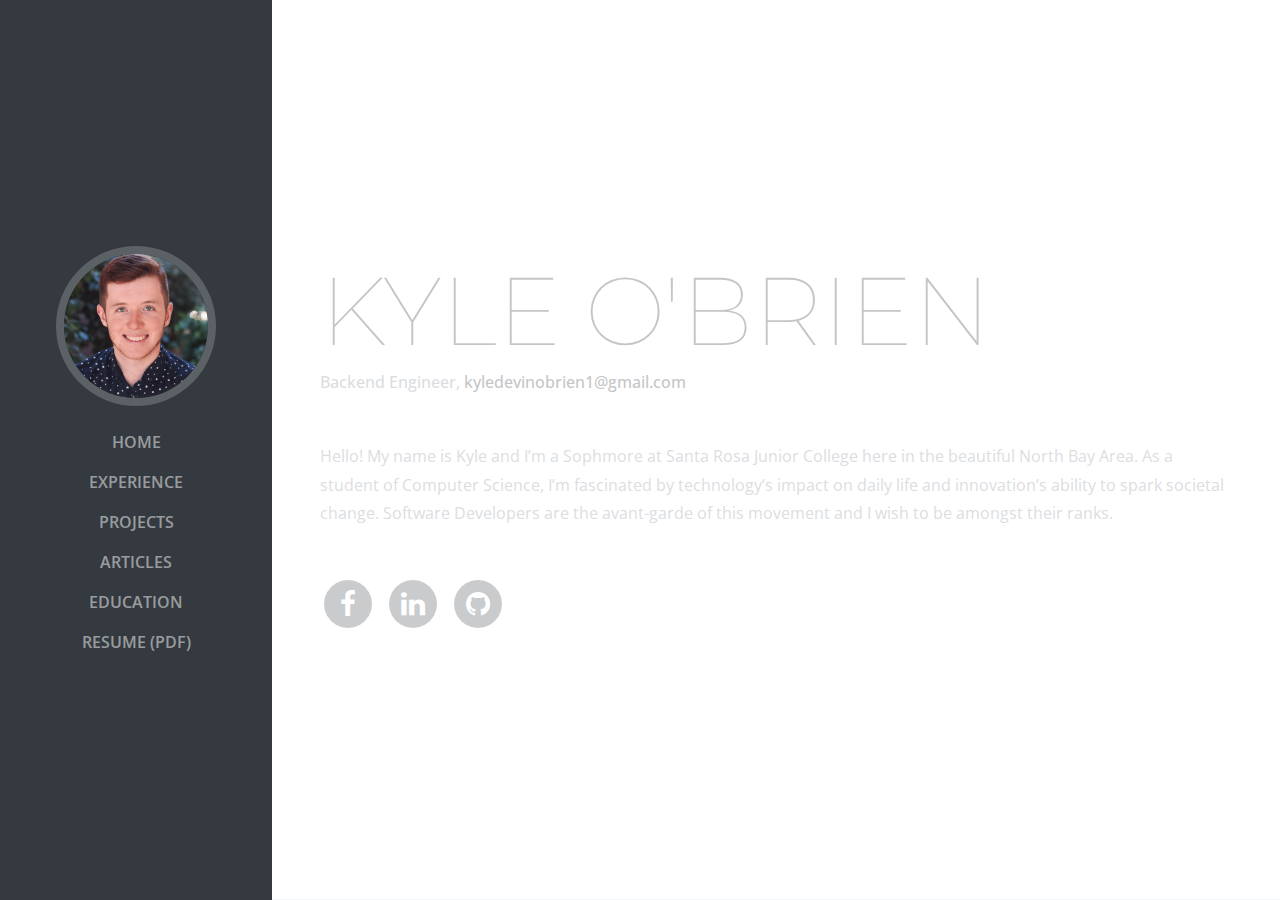
==== index.html @ 53a6b8b0 "Added fae-in effects" ====
<!DOCTYPE html>
<html lang="en">

<head>

    <meta charset="utf-8">
    <meta name="viewport" content="width=device-width, initial-scale=1, shrink-to-fit=no">
    <meta name="description" content="">
    <meta name="author" content="">

    <title>Kyle O'Brien</title>

    <!-- Bootstrap core CSS -->
    <link href="source/vendor/bootstrap/css/bootstrap.min.css" rel="stylesheet">

    <!-- Custom fonts for this template -->
    <link href="https://fonts.googleapis.com/css?family=Saira+Extra+Condensed:100,200,300,400,500,600,700,800,900" rel="stylesheet">
    <link href="https://fonts.googleapis.com/css?family=Open+Sans:300,300i,400,400i,600,600i,700,700i,800,800i" rel="stylesheet">
    <link href="https://fonts.googleapis.com/css?family=Montserrat" rel="stylesheet">
    <link href="source/vendor/font-awesome/css/font-awesome.min.css" rel="stylesheet">
    <link href="source/vendor/devicons/css/devicons.min.css" rel="stylesheet">
    <link href="source/vendor/simple-line-icons/source/css/simple-line-icons.css" rel="stylesheet">

    <!-- Custom styles for this template -->
    <link href="source/css/index.css" rel="stylesheet">

</head>

<body id="page-top">

<nav class="navbar navbar-expand-lg navbar-dark bg-primary fixed-top" id="sideNav">
    <a class="navbar-brand js-scroll-trigger" href="#page-top">
        <span class="d-block d-lg-none">Kyle O'Brien</span>
        <span class="d-none d-lg-block">
          <img class="img-fluid img-profile rounded-circle mx-auto mb-2" src="assets/img/profile.jpg" alt="">
        </span>
    </a>
    <button class="navbar-toggler" type="button" data-toggle="collapse" data-target="#navbarSupportedContent"
            aria-controls="navbarSupportedContent" aria-expanded="false" aria-label="Toggle navigation">
        <span class="navbar-toggler-icon"></span>
    </button>
    <div class="collapse navbar-collapse" id="navbarSupportedContent">
        <ul class="navbar-nav">
            <li class="nav-item">
                <a class="nav-link js-scroll-trigger" href="">Home</a>
            </li>
            <li class="nav-item">
                <a class="nav-link js-scroll-trigger" href="experience.html">Experience</a>
            </li>
            <li class="nav-item">
                <a class="nav-link js-scroll-trigger" href="">Projects</a>
            </li>
            <li class="nav-item">
                <a class="nav-link js-scroll-trigger" href="">Articles</a>
            </li>
            <li class="nav-item">
                <a class="nav-link js-scroll-trigger" href="">Education</a>
            </li>
            <li class="nav-item">
                <a class="nav-link js-scroll-trigger" href="assets/Kyle%20O'Brien%20Resume%20PDF.pdf">Resume (PDF)</a>
            </li>
        </ul>
    </div>
</nav>

<div class="container-fluid p-0">

    <div class="fademe">
        <section class="resume-section p-3 p-lg-5 d-flex d-column" id="about">
            <div class="my-auto">
                <h1 class="mb-0">Kyle
                    <span class="text-primary">O'Brien</span>
                </h1>
                <div class="subheading mb-5">Backend Engineer,
                    <a href="mailto:name@email.com">kyledevinobrien1@gmail.com</a>
                </div>
                <p class="mb-5">
                    Hello! My name is Kyle and I’m a Sophmore at Santa Rosa Junior College here in the beautiful
                    North Bay Area. As a student of Computer Science, I’m fascinated by technology’s impact on
                    daily life and innovation’s ability to spark societal change. Software Developers are the
                    avant-garde of this movement and I wish to be amongst their ranks.
                </p>
                <ul class="list-inline list-social-icons mb-0">
                    <li class="list-inline-item">
                        <a href="https://www.facebook.com/kyle.obrien.391">
                <span class="fa-stack fa-lg">
                  <i class="fa fa-circle fa-stack-2x"></i>
                  <i class="fa fa-facebook fa-stack-1x fa-inverse"></i>
                </span>
                        </a>
                    </li>
                    <li class="list-inline-item">
                        <a href="https://goo.gl/mMNGkq">
                <span class="fa-stack fa-lg">
                  <i class="fa fa-circle fa-stack-2x"></i>
                  <i class="fa fa-linkedin fa-stack-1x fa-inverse"></i>
                </span>
                        </a>
                    </li>
                    <li class="list-inline-item">
                        <a href="https://github.com/kyle1668">
                <span class="fa-stack fa-lg">
                  <i class="fa fa-circle fa-stack-2x"></i>
                  <i class="fa fa-github fa-stack-1x fa-inverse"></i>
                </span>
                        </a>
                    </li>
                </ul>
            </div>
        </section>
    </div>

    <!--<section class="resume-section p-3 p-lg-5 d-flex flex-column" id="experience">-->
    <!--<div class="my-auto">-->
    <!--<h2 class="mb-5">Experience</h2>-->

    <!--<div class="resume-item d-flex flex-column flex-md-row mb-5">-->
    <!--<div class="resume-content mr-auto">-->
    <!--<h3 class="mb-0">Senior Web Developer</h3>-->
    <!--<div class="subheading mb-3">Intelitec Solutions</div>-->
    <!--<p>Bring to the table win-win survival strategies to ensure proactive domination. At the end of the day, going forward, a new normal that has evolved from generation X is on the runway heading towards a streamlined cloud solution. User generated content in real-time will have multiple touchpoints for offshoring.</p>-->
    <!--</div>-->
    <!--<div class="resume-date text-md-right">-->
    <!--<span class="text-primary">March 2013 - Present</span>-->
    <!--</div>-->
    <!--</div>-->

    <!--<div class="resume-item d-flex flex-column flex-md-row mb-5">-->
    <!--<div class="resume-content mr-auto">-->
    <!--<h3 class="mb-0">Web Developer</h3>-->
    <!--<div class="subheading mb-3">Intelitec Solutions</div>-->
    <!--<p>Capitalize on low hanging fruit to identify a ballpark value added activity to beta test. Override the digital divide with additional clickthroughs from DevOps. Nanotechnology immersion along the information highway will close the loop on focusing solely on the bottom line.</p>-->
    <!--</div>-->
    <!--<div class="resume-date text-md-right">-->
    <!--<span class="text-primary">December 2011 - March 2013</span>-->
    <!--</div>-->
    <!--</div>-->

    <!--<div class="resume-item d-flex flex-column flex-md-row mb-5">-->
    <!--<div class="resume-content mr-auto">-->
    <!--<h3 class="mb-0">Junior Web Designer</h3>-->
    <!--<div class="subheading mb-3">Shout! Media Productions</div>-->
    <!--<p>Podcasting operational change management inside of workflows to establish a framework. Taking seamless key performance indicators offline to maximise the long tail. Keeping your eye on the ball while performing a deep dive on the start-up mentality to derive convergence on cross-platform integration.</p>-->
    <!--</div>-->
    <!--<div class="resume-date text-md-right">-->
    <!--<span class="text-primary">July 2010 - December 2011</span>-->
    <!--</div>-->
    <!--</div>-->

    <!--<div class="resume-item d-flex flex-column flex-md-row">-->
    <!--<div class="resume-content mr-auto">-->
    <!--<h3 class="mb-0">Web Design Intern</h3>-->
    <!--<div class="subheading mb-3">Shout! Media Productions</div>-->
    <!--<p>Collaboratively administrate empowered markets via plug-and-play networks. Dynamically procrastinate B2C users after installed base benefits. Dramatically visualize customer directed convergence without revolutionary ROI.</p>-->
    <!--</div>-->
    <!--<div class="resume-date text-md-right">-->
    <!--<span class="text-primary">September 2008 - June 2010</span>-->
    <!--</div>-->
    <!--</div>-->

    <!--</div>-->

    <!--</section>-->

    <!--<section class="resume-section p-3 p-lg-5 d-flex flex-column" id="education">-->
    <!--<div class="my-auto">-->
    <!--<h2 class="mb-5">Education</h2>-->

    <!--<div class="resume-item d-flex flex-column flex-md-row mb-5">-->
    <!--<div class="resume-content mr-auto">-->
    <!--<h3 class="mb-0">University of Colorado Boulder</h3>-->
    <!--<div class="subheading mb-3">Bachelor of Science</div>-->
    <!--<div>Computer Science - Web Development Track</div>-->
    <!--<p>GPA: 3.23</p>-->
    <!--</div>-->
    <!--<div class="resume-date text-md-right">-->
    <!--<span class="text-primary">August 2006 - May 2010</span>-->
    <!--</div>-->
    <!--</div>-->

    <!--<div class="resume-item d-flex flex-column flex-md-row">-->
    <!--<div class="resume-content mr-auto">-->
    <!--<h3 class="mb-0">James Buchanan High School</h3>-->
    <!--<div class="subheading mb-3">Technology Magnet Program</div>-->
    <!--<p>GPA: 3.56</p>-->
    <!--</div>-->
    <!--<div class="resume-date text-md-right">-->
    <!--<span class="text-primary">August 2002 - May 2006</span>-->
    <!--</div>-->
    <!--</div>-->

    <!--</div>-->
    <!--</section>-->

    <!--<section class="resume-section p-3 p-lg-5 d-flex flex-column" id="skills">-->
    <!--<div class="my-auto">-->
    <!--<h2 class="mb-5">Skills</h2>-->

    <!--<div class="subheading mb-3">Programming Languages &amp; Tools</div>-->
    <!--<ul class="list-inline list-icons">-->
    <!--<li class="list-inline-item">-->
    <!--<i class="devicons devicons-html5"></i>-->
    <!--</li>-->
    <!--<li class="list-inline-item">-->
    <!--<i class="devicons devicons-css3"></i>-->
    <!--</li>-->
    <!--<li class="list-inline-item">-->
    <!--<i class="devicons devicons-javascript"></i>-->
    <!--</li>-->
    <!--<li class="list-inline-item">-->
    <!--<i class="devicons devicons-jquery"></i>-->
    <!--</li>-->
    <!--<li class="list-inline-item">-->
    <!--<i class="devicons devicons-sass"></i>-->
    <!--</li>-->
    <!--<li class="list-inline-item">-->
    <!--<i class="devicons devicons-less"></i>-->
    <!--</li>-->
    <!--<li class="list-inline-item">-->
    <!--<i class="devicons devicons-bootstrap"></i>-->
    <!--</li>-->
    <!--<li class="list-inline-item">-->
    <!--<i class="devicons devicons-wordpress"></i>-->
    <!--</li>-->
    <!--<li class="list-inline-item">-->
    <!--<i class="devicons devicons-grunt"></i>-->
    <!--</li>-->
    <!--<li class="list-inline-item">-->
    <!--<i class="devicons devicons-gulp"></i>-->
    <!--</li>-->
    <!--<li class="list-inline-item">-->
    <!--<i class="devicons devicons-npm"></i>-->
    <!--</li>-->
    <!--</ul>-->

    <!--<div class="subheading mb-3">Workflow</div>-->
    <!--<ul class="fa-ul mb-0">-->
    <!--<li>-->
    <!--<i class="fa-li fa fa-check"></i>-->
    <!--Mobile-First, Responsive Design</li>-->
    <!--<li>-->
    <!--<i class="fa-li fa fa-check"></i>-->
    <!--Cross Browser Testing &amp; Debugging</li>-->
    <!--<li>-->
    <!--<i class="fa-li fa fa-check"></i>-->
    <!--Cross Functional Teams</li>-->
    <!--<li>-->
    <!--<i class="fa-li fa fa-check"></i>-->
    <!--Agile Development &amp; Scrum</li>-->
    <!--</ul>-->
    <!--</div>-->
    <!--</section>-->

    <!--<section class="resume-section p-3 p-lg-5 d-flex flex-column" id="interests">-->
    <!--<div class="my-auto">-->
    <!--<h2 class="mb-5">Interests</h2>-->
    <!--<p>Apart from being a web developer, I enjoy most of my time being outdoors. In the winter, I am an avid skiier and novice ice climber. During the warmer months here in Colorado, I enjoy mountain biking, free climbing, and kayaking.</p>-->
    <!--<p class="mb-0">When forced indoors, I follow a number of sci-fi and fantasy genre movies and television shows, I am an aspiring chef, and I spend a large amount of my free time exploring the latest technolgy advancements in the front-end web development world.</p>-->
    <!--</div>-->
    <!--</section>-->

    <!--<section class="resume-section p-3 p-lg-5 d-flex flex-column" id="awards">-->
    <!--<div class="my-auto">-->
    <!--<h2 class="mb-5">Awards &amp; Certifications</h2>-->
    <!--<ul class="fa-ul mb-0">-->
    <!--<li>-->
    <!--<i class="fa-li fa fa-trophy text-warning"></i>-->
    <!--Google Analytics Certified Developer</li>-->
    <!--<li>-->
    <!--<i class="fa-li fa fa-trophy text-warning"></i>-->
    <!--Mobile Web Specialist - Google Certification</li>-->
    <!--<li>-->
    <!--<i class="fa-li fa fa-trophy text-warning"></i>-->
    <!--1<sup>st</sup>-->
    <!--Place - University of Colorado Boulder - Emerging Tech Competition 2009</li>-->
    <!--<li>-->
    <!--<i class="fa-li fa fa-trophy text-warning"></i>-->
    <!--1<sup>st</sup>-->
    <!--Place - University of Colorado Boulder - Adobe Creative Jam 2008 (UI Design Category)</li>-->
    <!--<li>-->
    <!--<i class="fa-li fa fa-trophy text-warning"></i>-->
    <!--2<sup>nd</sup>-->
    <!--Place - University of Colorado Boulder - Emerging Tech Competition 2008</li>-->
    <!--<li>-->
    <!--<li>-->
    <!--<i class="fa-li fa fa-trophy text-warning"></i>-->
    <!--1<sup>st</sup>-->
    <!--Place - James Buchanan High School - Hackathon 2006</li>-->
    <!--<li>-->
    <!--<i class="fa-li fa fa-trophy text-warning"></i>-->
    <!--3<sup>rd</sup>-->
    <!--Place - James Buchanan High School - Hackathon 2005</li>-->
    <!--</ul>-->
    <!--</div>-->
    <!--</section>-->

</div>

<!-- Bootstrap core JavaScript -->
<script src="source/vendor/jquery/jquery.js"></script>
<script src="source/vendor/bootstrap/js/bootstrap.bundle.min.js"></script>

<!-- Plugin JavaScript -->
<script src="source/vendor/jquery-easing/jquery.easing.min.js"></script>

<!-- Custom scripts for this template -->

<script src="source/js/fade.js"></script>
<script src="source/js/index.js"></script>

</body>

</html>
---- source/vendor/devicons/css/devicons.min.css ----
/*!
 *  Devicons 1.8.0 made by Theodore Vorillas / http://vorillaz.com 
 */
@font-face{font-family:devicons;src:url(../fonts/devicons.eot?xqxft6);src:url(../fonts/devicons.eot?#iefixxqxft6) format("embedded-opentype"),url(../fonts/devicons.woff?xqxft6) format("woff"),url(../fonts/devicons.ttf?xqxft6) format("truetype"),url(../fonts/devicons.svg?xqxft6#devicons) format("svg");font-weight:400;font-style:normal}.devicons{font-family:devicons;speak:none;font-style:normal;font-weight:400;font-variant:normal;text-transform:none;line-height:1;-webkit-font-smoothing:antialiased;-moz-osx-font-smoothing:grayscale}.devicons-git:before{content:"\e602"}.devicons-git_compare:before{content:"\e628"}.devicons-git_branch:before{content:"\e625"}.devicons-git_commit:before{content:"\e629"}.devicons-git_pull_request:before{content:"\e626"}.devicons-git_merge:before{content:"\e627"}.devicons-bitbucket:before{content:"\e603"}.devicons-github_alt:before{content:"\e608"}.devicons-github_badge:before{content:"\e609"}.devicons-github:before{content:"\e60a"}.devicons-github_full:before{content:"\e617"}.devicons-java:before{content:"\e638"}.devicons-ruby:before{content:"\e639"}.devicons-scala:before{content:"\e637"}.devicons-python:before{content:"\e63c"}.devicons-go:before{content:"\e624"}.devicons-ruby_on_rails:before{content:"\e63b"}.devicons-django:before{content:"\e61d"}.devicons-markdown:before{content:"\e63e"}.devicons-php:before{content:"\e63d"}.devicons-mysql:before{content:"\e604"}.devicons-streamline:before{content:"\e605"}.devicons-database:before{content:"\e606"}.devicons-laravel:before{content:"\e63f"}.devicons-javascript:before{content:"\e64e"}.devicons-angular:before{content:"\e653"}.devicons-backbone:before{content:"\e652"}.devicons-coffeescript:before{content:"\e651"}.devicons-jquery:before{content:"\e650"}.devicons-modernizr:before{content:"\e620"}.devicons-jquery_ui:before{content:"\e654"}.devicons-ember:before{content:"\e61b"}.devicons-dojo:before{content:"\e61c"}.devicons-nodejs:before{content:"\e619"}.devicons-nodejs_small:before{content:"\e618"}.devicons-javascript_shield:before{content:"\e64f"}.devicons-bootstrap:before{content:"\e647"}.devicons-sass:before{content:"\e64b"}.devicons-css3_full:before{content:"\e64a"}.devicons-css3:before{content:"\e649"}.devicons-html5:before{content:"\e636"}.devicons-html5_multimedia:before{content:"\e632"}.devicons-html5_device_access:before{content:"\e633"}.devicons-html5_3d_effects:before{content:"\e635"}.devicons-html5_connectivity:before{content:"\e634"}.devicons-ghost_small:before{content:"\e614"}.devicons-ghost:before{content:"\e61f"}.devicons-magento:before{content:"\e640"}.devicons-joomla:before{content:"\e641"}.devicons-jekyll_small:before{content:"\e60d"}.devicons-drupal:before{content:"\e642"}.devicons-wordpress:before{content:"\e60b"}.devicons-grunt:before{content:"\e64c"}.devicons-bower:before{content:"\e64d"}.devicons-npm:before{content:"\e61e"}.devicons-yahoo_small:before{content:"\e62b"}.devicons-yahoo:before{content:"\e615"}.devicons-bing_small:before{content:"\e600"}.devicons-windows:before{content:"\e60f"}.devicons-linux:before{content:"\e612"}.devicons-ubuntu:before{content:"\e63a"}.devicons-android:before{content:"\e60e"}.devicons-apple:before{content:"\e611"}.devicons-appstore:before{content:"\e613"}.devicons-phonegap:before{content:"\e630"}.devicons-blackberry:before{content:"\e623"}.devicons-stackoverflow:before{content:"\e610"}.devicons-techcrunch:before{content:"\e62c"}.devicons-codrops:before{content:"\e62f"}.devicons-css_tricks:before{content:"\e601"}.devicons-smashing_magazine:before{content:"\e62d"}.devicons-netmagazine:before{content:"\e62e"}.devicons-codepen:before{content:"\e616"}.devicons-cssdeck:before{content:"\e62a"}.devicons-hackernews:before{content:"\e61a"}.devicons-dropbox:before{content:"\e607"}.devicons-google_drive:before{content:"\e631"}.devicons-visualstudio:before{content:"\e60c"}.devicons-unity_small:before{content:"\e621"}.devicons-raspberry_pi:before{content:"\e622"}.devicons-chrome:before{content:"\e643"}.devicons-ie:before{content:"\e644"}.devicons-firefox:before{content:"\e645"}.devicons-opera:before{content:"\e646"}.devicons-safari:before{content:"\e648"}.devicons-swift:before{content:"\e655"}.devicons-symfony:before{content:"\e656"}.devicons-symfony_badge:before{content:"\e657"}.devicons-less:before{content:"\e658"}.devicons-stylus:before{content:"\e659"}.devicons-trello:before{content:"\e65a"}.devicons-atlassian:before{content:"\e65b"}.devicons-jira:before{content:"\e65c"}.devicons-envato:before{content:"\e65d"}.devicons-snap_svg:before{content:"\e65e"}.devicons-raphael:before{content:"\e65f"}.devicons-google_analytics:before{content:"\e660"}.devicons-compass:before{content:"\e661"}.devicons-onedrive:before{content:"\e662"}.devicons-gulp:before{content:"\e663"}.devicons-atom:before{content:"\e664"}.devicons-cisco:before{content:"\e665"}.devicons-nancy:before{content:"\e666"}.devicons-clojure:before{content:"\e668"}.devicons-clojure_alt:before{content:"\e66a"}.devicons-perl:before{content:"\e669"}.devicons-celluloid:before{content:"\e66b"}.devicons-w3c:before{content:"\e66c"}.devicons-redis:before{content:"\e66d"}.devicons-postgresql:before{content:"\e66e"}.devicons-webplatform:before{content:"\e66f"}.devicons-jenkins:before{content:"\e667"}.devicons-requirejs:before{content:"\e670"}.devicons-opensource:before{content:"\e671"}.devicons-typo3:before{content:"\e672"}.devicons-uikit:before{content:"\e673"}.devicons-doctrine:before{content:"\e674"}.devicons-groovy:before{content:"\e675"}.devicons-nginx:before{content:"\e676"}.devicons-haskell:before{content:"\e677"}.devicons-zend:before{content:"\e678"}.devicons-gnu:before{content:"\e679"}.devicons-yeoman:before{content:"\e67a"}.devicons-heroku:before{content:"\e67b"}.devicons-debian:before{content:"\e67d"}.devicons-travis:before{content:"\e67e"}.devicons-dotnet:before{content:"\e67f"}.devicons-codeigniter:before{content:"\e680"}.devicons-javascript_badge:before{content:"\e681"}.devicons-yii:before{content:"\e682"}.devicons-msql_server:before{content:"\e67c"}.devicons-composer:before{content:"\e683"}.devicons-krakenjs_badge:before{content:"\e684"}.devicons-krakenjs:before{content:"\e685"}.devicons-mozilla:before{content:"\e686"}.devicons-firebase:before{content:"\e687"}.devicons-sizzlejs:before{content:"\e688"}.devicons-creativecommons:before{content:"\e689"}.devicons-creativecommons_badge:before{content:"\e68a"}.devicons-mitlicence:before{content:"\e68b"}.devicons-senchatouch:before{content:"\e68c"}.devicons-bugsense:before{content:"\e68d"}.devicons-extjs:before{content:"\e68e"}.devicons-mootools_badge:before{content:"\e68f"}.devicons-mootools:before{content:"\e690"}.devicons-ruby_rough:before{content:"\e691"}.devicons-komodo:before{content:"\e692"}.devicons-coda:before{content:"\e693"}.devicons-bintray:before{content:"\e694"}.devicons-terminal:before{content:"\e695"}.devicons-code:before{content:"\e696"}.devicons-responsive:before{content:"\e697"}.devicons-dart:before{content:"\e698"}.devicons-aptana:before{content:"\e699"}.devicons-mailchimp:before{content:"\e69a"}.devicons-netbeans:before{content:"\e69b"}.devicons-dreamweaver:before{content:"\e69c"}.devicons-brackets:before{content:"\e69d"}.devicons-eclipse:before{content:"\e69e"}.devicons-cloud9:before{content:"\e69f"}.devicons-scrum:before{content:"\e6a0"}.devicons-prolog:before{content:"\e6a1"}.devicons-terminal_badge:before{content:"\e6a2"}.devicons-code_badge:before{content:"\e6a3"}.devicons-mongodb:before{content:"\e6a4"}.devicons-meteor:before{content:"\e6a5"}.devicons-meteorfull:before{content:"\e6a6"}.devicons-fsharp:before{content:"\e6a7"}.devicons-rust:before{content:"\e6a8"}.devicons-ionic:before{content:"\e6a9"}.devicons-sublime:before{content:"\e6aa"}.devicons-appcelerator:before{content:"\e6ab"}.devicons-asterisk:before{content:"\e6ac"}.devicons-aws:before{content:"\e6ad"}.devicons-digital-ocean:before{content:"\e6ae"}.devicons-dlang:before{content:"\e6af"}.devicons-docker:before{content:"\e6b0"}.devicons-erlang:before{content:"\e6b1"}.devicons-google-cloud-platform:before{content:"\e6b2"}.devicons-grails:before{content:"\e6b3"}.devicons-illustrator:before{content:"\e6b4"}.devicons-intellij:before{content:"\e6b5"}.devicons-materializecss:before{content:"\e6b6"}.devicons-openshift:before{content:"\e6b7"}.devicons-photoshop:before{content:"\e6b8"}.devicons-rackspace:before{content:"\e6b9"}.devicons-react:before{content:"\e6ba"}.devicons-redhat:before{content:"\e6bb"}.devicons-scriptcs:before{content:"\e6bc"}.devicons-sqllite:before{content:"\e6c4"}.devicons-vim:before{content:"\e6c5"}
---- source/css/index.css ----
/*!
 * Start Bootstrap - Resume v4.0.0-beta.2 (https://startbootstrap.com/template-overviews/resume)
 * Copyright 2013-2017 Start Bootstrap
 * Licensed under MIT (https://github.com/BlackrockDigital/startbootstrap-resume/blob/master/LICENSE)
 */
body {
  font-family: 'Open Sans', serif;
  padding-top: 54px;
  color: #868e96; }

@media (min-width: 992px) {
  body {
    padding-top: 0;
    padding-left: 17rem; } }

section {
  display: none
}

h1,
h2,
h3,
h4,
h5,
h6 {
  font-family: 'Montserrat', sans-serif;
  font-weight: 100;
  text-transform: uppercase;
  color: #343a40; }

h1 {
  font-size: 6rem;
  line-height: 5.5rem; }

h2 {
  font-size: 3.5rem; }

.subheading {
  /*text-transform: uppercase;*/
  font-weight: 500;
  font-family: 'Open Sans', sans-serif;
  padding-top: 15px;
  font-size: 1rem; }

p {
  line-height: 1.8rem;
}

.list-social-icons a {
  color: #495057; }
  .list-social-icons a:hover {
    color: #343a40; }
  .list-social-icons a .fa-lg {
    font-size: 1.75rem; }

.list-icons {
  font-size: 3rem; }
  .list-icons .list-inline-item i:hover {
    color: #343a40; }

#sideNav .navbar-nav .nav-item .nav-link {
  font-weight: 600;
  text-transform: uppercase; }

@media (min-width: 992px) {
  #sideNav {
    text-align: center;
    position: fixed;
    top: 0;
    left: 0;
    display: flex;
    flex-direction: column;
    width: 17rem;
    height: 100vh; }
    #sideNav .navbar-brand {
      display: flex;
      margin: auto auto 0;
      padding: 0.5rem; }
      #sideNav .navbar-brand .img-profile {
        max-width: 10rem;
        max-height: 10rem;
        border: 0.5rem solid rgba(255, 255, 255, 0.2); }
    #sideNav .navbar-collapse {
      display: flex;
      align-items: flex-start;
      flex-grow: 0;
      width: 100%;
      margin-bottom: auto; }
      #sideNav .navbar-collapse .navbar-nav {
        flex-direction: column;
        width: 100%; }
        #sideNav .navbar-collapse .navbar-nav .nav-item {
          display: block; }
          #sideNav .navbar-collapse .navbar-nav .nav-item .nav-link {
            display: block; } }

section.resume-section {
  border-bottom: 1px solid #dee2e6;
  padding-top: 5rem !important;
  padding-bottom: 5rem !important; }
  section.resume-section .resume-item .resume-date {
    min-width: none; }

@media (min-width: 768px) {
  section.resume-section {
    min-height: 100vh; }
    section.resume-section .resume-item .resume-date {
      min-width: 18rem; } }

@media (min-width: 992px) {
  section.resume-section {
    padding-top: 3rem !important;
    padding-bottom: 3rem !important; } }

.bg-primary {
  background-color: #343a40 !important; }

.text-primary {
  color: #343a40 !important; }

a {
  color: #343a40; }
  a:hover, a:focus, a:active {
    color: #343a40; }
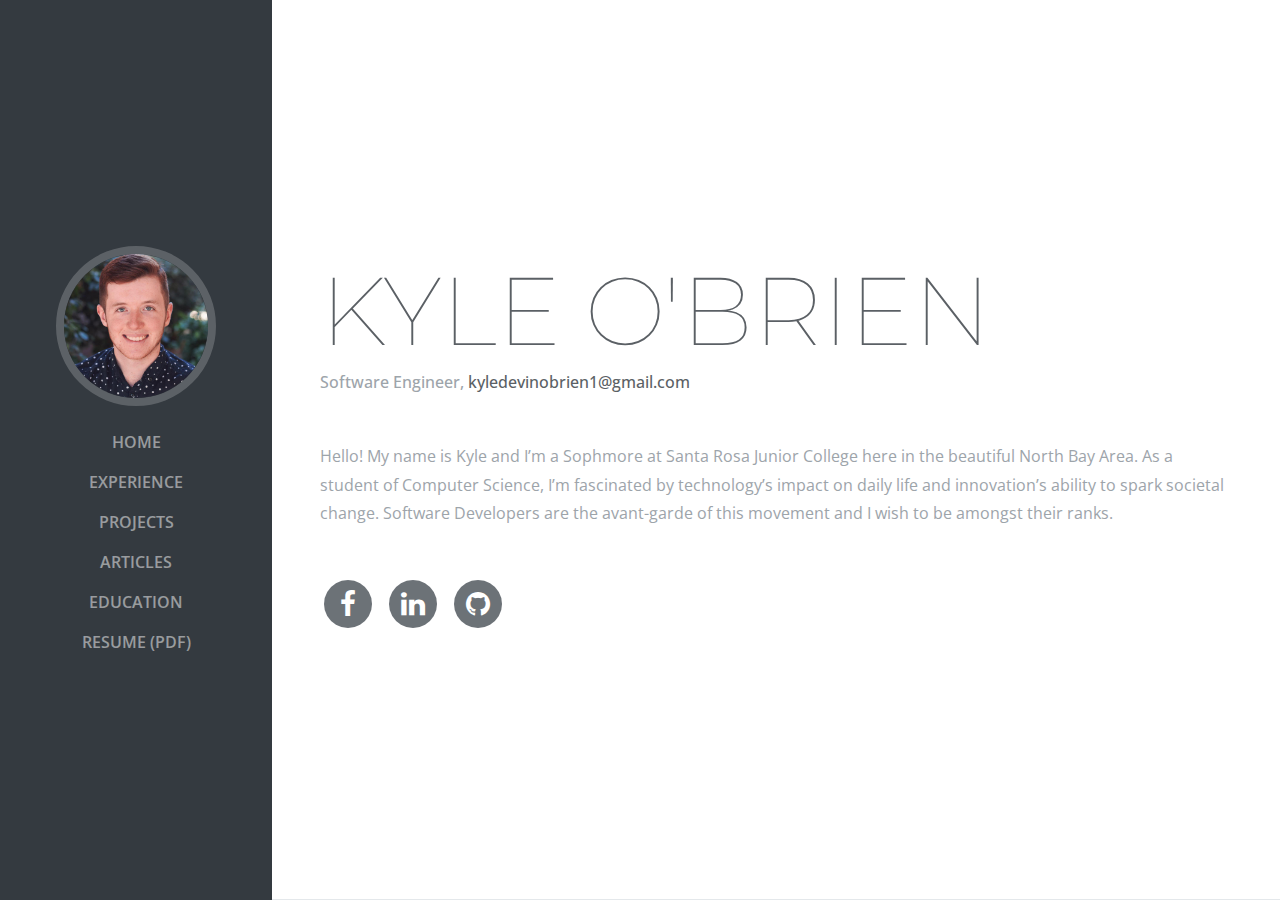
==== commit d05dbc55: "added hollow bullet points" ====
--- a/index.html
+++ b/index.html
@@ -71,7 +71,7 @@
                 <h1 class="mb-0">Kyle
                     <span class="text-primary">O'Brien</span>
                 </h1>
-                <div class="subheading mb-5">Backend Engineer,
+                <div class="subheading mb-5">Software Engineer,
                     <a href="mailto:name@email.com">kyledevinobrien1@gmail.com</a>
                 </div>
                 <p class="mb-5">
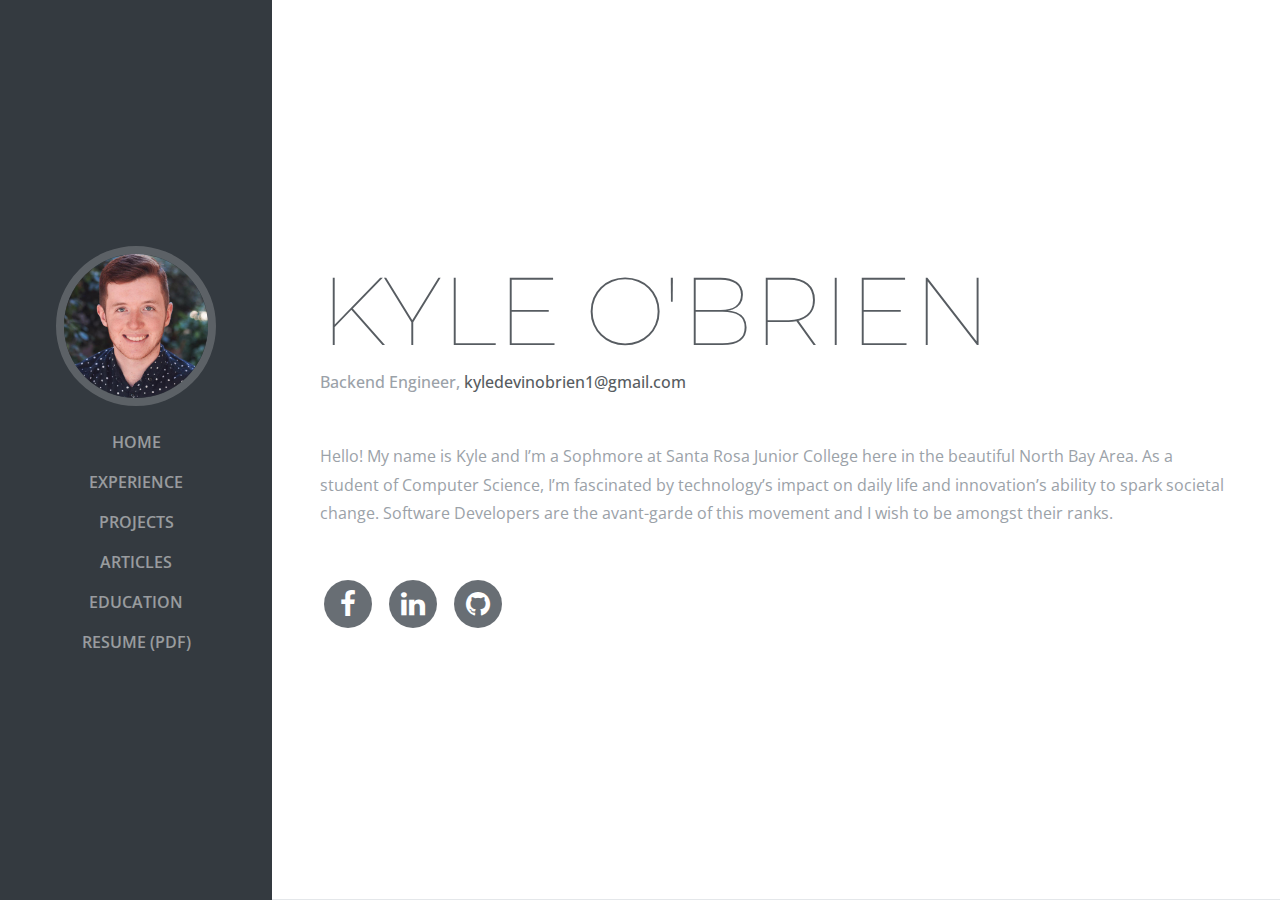
==== commit b392eea0: "Added tempelates for each page" ====
--- a/index.html
+++ b/index.html
@@ -48,13 +48,13 @@
                 <a class="nav-link js-scroll-trigger" href="experience.html">Experience</a>
             </li>
             <li class="nav-item">
-                <a class="nav-link js-scroll-trigger" href="">Projects</a>
-            </li>
-            <li class="nav-item">
-                <a class="nav-link js-scroll-trigger" href="">Articles</a>
-            </li>
-            <li class="nav-item">
-                <a class="nav-link js-scroll-trigger" href="">Education</a>
+                <a class="nav-link js-scroll-trigger" href="projects.html">Projects</a>
+            </li>
+            <li class="nav-item">
+                <a class="nav-link js-scroll-trigger" href="articles.html">Articles</a>
+            </li>
+            <li class="nav-item">
+                <a class="nav-link js-scroll-trigger" href="education.html">Education</a>
             </li>
             <li class="nav-item">
                 <a class="nav-link js-scroll-trigger" href="assets/Kyle%20O'Brien%20Resume%20PDF.pdf">Resume (PDF)</a>
@@ -71,7 +71,7 @@
                 <h1 class="mb-0">Kyle
                     <span class="text-primary">O'Brien</span>
                 </h1>
-                <div class="subheading mb-5">Software Engineer,
+                <div class="subheading mb-5">Backend Engineer,
                     <a href="mailto:name@email.com">kyledevinobrien1@gmail.com</a>
                 </div>
                 <p class="mb-5">
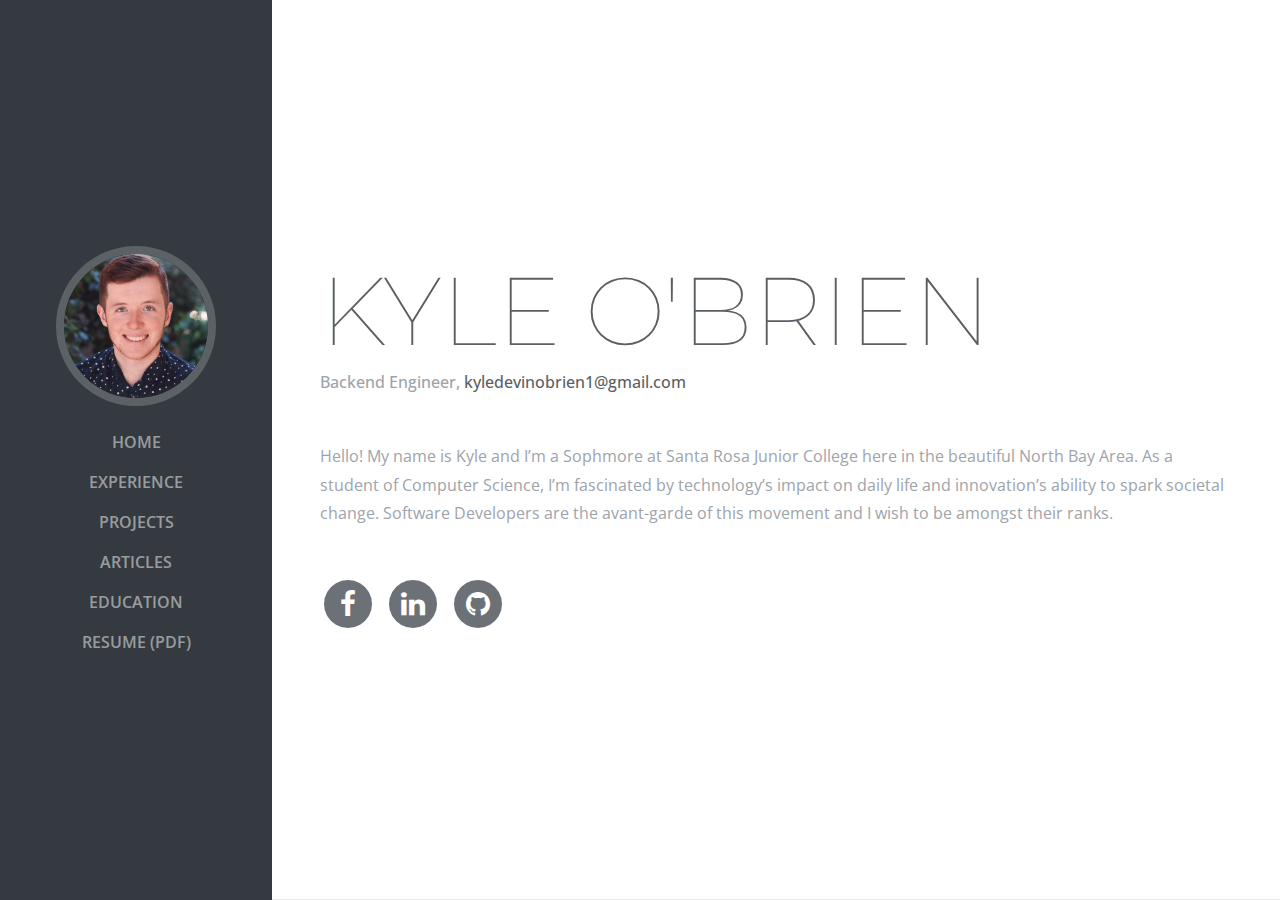
==== commit 8841fa5e: "updated experience" ====
--- a/index.html
+++ b/index.html
@@ -51,10 +51,10 @@
                 <a class="nav-link js-scroll-trigger" href="projects.html">Projects</a>
             </li>
             <li class="nav-item">
-                <a class="nav-link js-scroll-trigger" href="articles.html">Articles</a>
-            </li>
-            <li class="nav-item">
-                <a class="nav-link js-scroll-trigger" href="education.html">Education</a>
+                <a class="nav-link js-scroll-trigger" href="art">Articles</a>
+            </li>
+            <li class="nav-item">
+                <a class="nav-link js-scroll-trigger" href="">Education</a>
             </li>
             <li class="nav-item">
                 <a class="nav-link js-scroll-trigger" href="assets/Kyle%20O'Brien%20Resume%20PDF.pdf">Resume (PDF)</a>
@@ -161,8 +161,6 @@
     <!--</div>-->
 
     <!--</section>-->
-
-    <!--<section class="resume-section p-3 p-lg-5 d-flex flex-column" id="education">-->
     <!--<div class="my-auto">-->
     <!--<h2 class="mb-5">Education</h2>-->
 
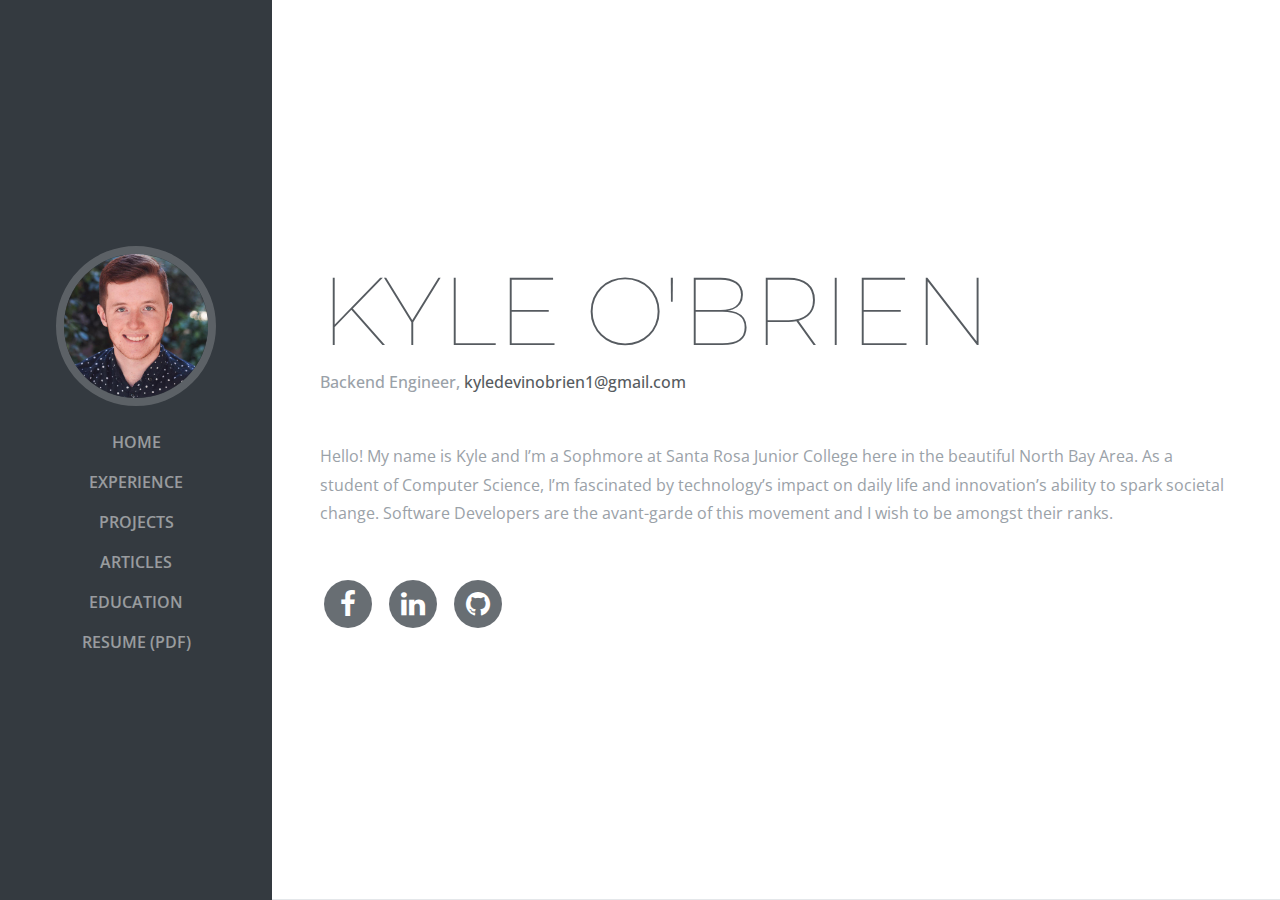
==== commit 209c4ce4: "added pdf directory" ====
--- a/index.html
+++ b/index.html
@@ -57,7 +57,7 @@
                 <a class="nav-link js-scroll-trigger" href="">Education</a>
             </li>
             <li class="nav-item">
-                <a class="nav-link js-scroll-trigger" href="assets/Kyle%20O'Brien%20Resume%20PDF.pdf">Resume (PDF)</a>
+                <a class="nav-link js-scroll-trigger" href="assets/PDF/Kyle%20O'Brien%20Resume%20PDF.pdf">Resume (PDF)</a>
             </li>
         </ul>
     </div>
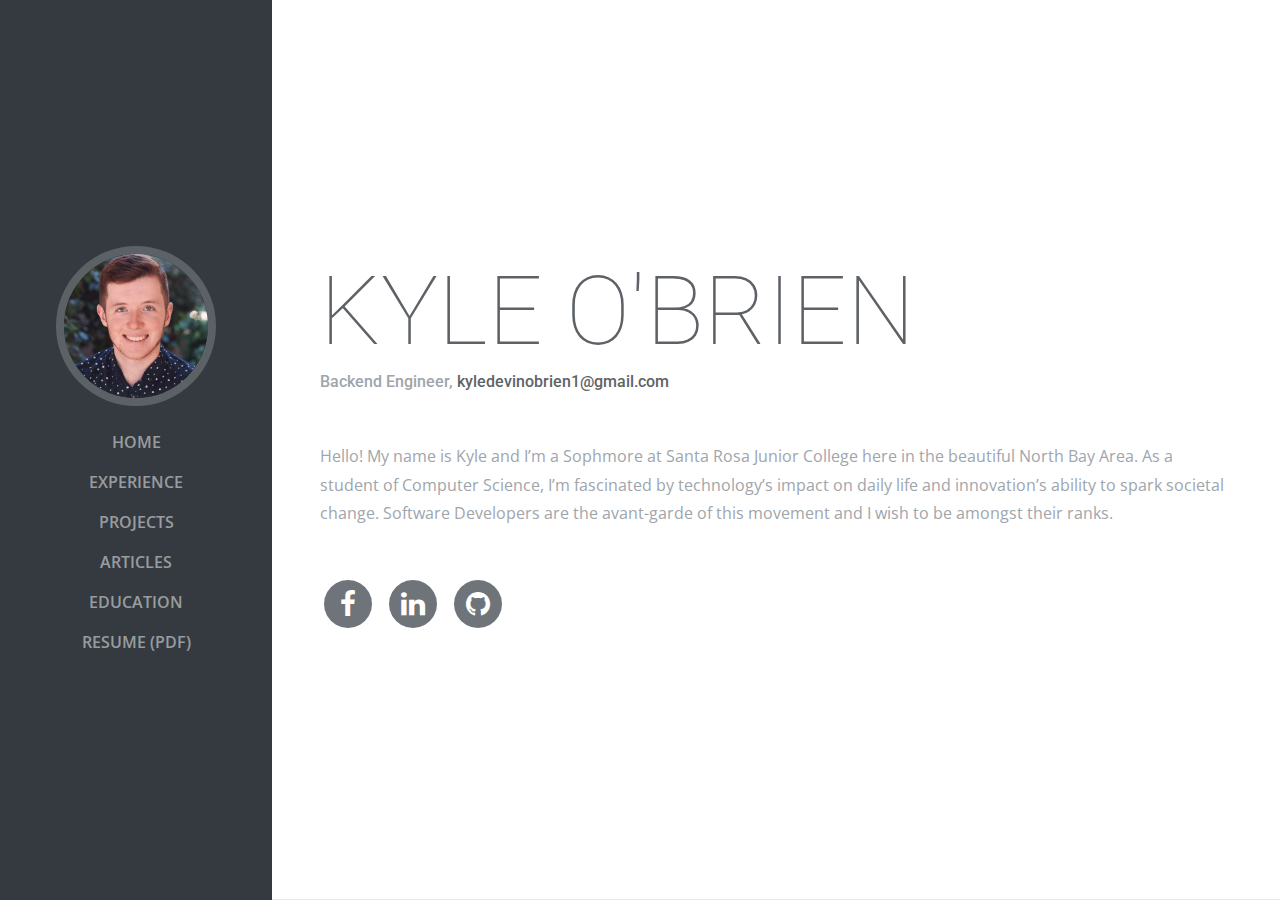
==== commit bebc206e: "update fonts" ====
--- a/index.html
+++ b/index.html
@@ -17,6 +17,7 @@
     <link href="https://fonts.googleapis.com/css?family=Saira+Extra+Condensed:100,200,300,400,500,600,700,800,900" rel="stylesheet">
     <link href="https://fonts.googleapis.com/css?family=Open+Sans:300,300i,400,400i,600,600i,700,700i,800,800i" rel="stylesheet">
     <link href="https://fonts.googleapis.com/css?family=Montserrat" rel="stylesheet">
+    <link href="https://fonts.googleapis.com/css?family=Roboto:100" rel="stylesheet">
     <link href="source/vendor/font-awesome/css/font-awesome.min.css" rel="stylesheet">
     <link href="source/vendor/devicons/css/devicons.min.css" rel="stylesheet">
     <link href="source/vendor/simple-line-icons/source/css/simple-line-icons.css" rel="stylesheet">
@@ -51,13 +52,13 @@
                 <a class="nav-link js-scroll-trigger" href="projects.html">Projects</a>
             </li>
             <li class="nav-item">
-                <a class="nav-link js-scroll-trigger" href="art">Articles</a>
-            </li>
-            <li class="nav-item">
-                <a class="nav-link js-scroll-trigger" href="">Education</a>
-            </li>
-            <li class="nav-item">
-                <a class="nav-link js-scroll-trigger" href="assets/PDF/Kyle%20O'Brien%20Resume%20PDF.pdf">Resume (PDF)</a>
+                <a class="nav-link js-scroll-trigger" href="articles.html">Articles</a>
+            </li>
+            <li class="nav-item">
+                <a class="nav-link js-scroll-trigger" href="education.html">Education</a>
+            </li>
+            <li class="nav-item">
+                <a class="nav-link js-scroll-trigger" href="assets/PDF/Resume.pdf">Resume (PDF)</a>
             </li>
         </ul>
     </div>
--- a/source/css/index.css
+++ b/source/css/index.css
@@ -23,14 +23,17 @@
 h4,
 h5,
 h6 {
-  font-family: 'Montserrat', sans-serif;
-  font-weight: 100;
+  font-family: 'Roboto', sans-serif;
+  font-weight: lighter;
   text-transform: uppercase;
   color: #343a40; }
 
 h1 {
   font-size: 6rem;
-  line-height: 5.5rem; }
+  line-height: 5.5rem;
+  font-family: 'Roboto', sans-serif;
+  font-weight: 100;
+}
 
 h2 {
   font-size: 3.5rem; }
@@ -38,7 +41,7 @@
 .subheading {
   /*text-transform: uppercase;*/
   font-weight: 500;
-  font-family: 'Open Sans', sans-serif;
+  font-family: 'Roboto', sans-serif;
   padding-top: 15px;
   font-size: 1rem; }
 
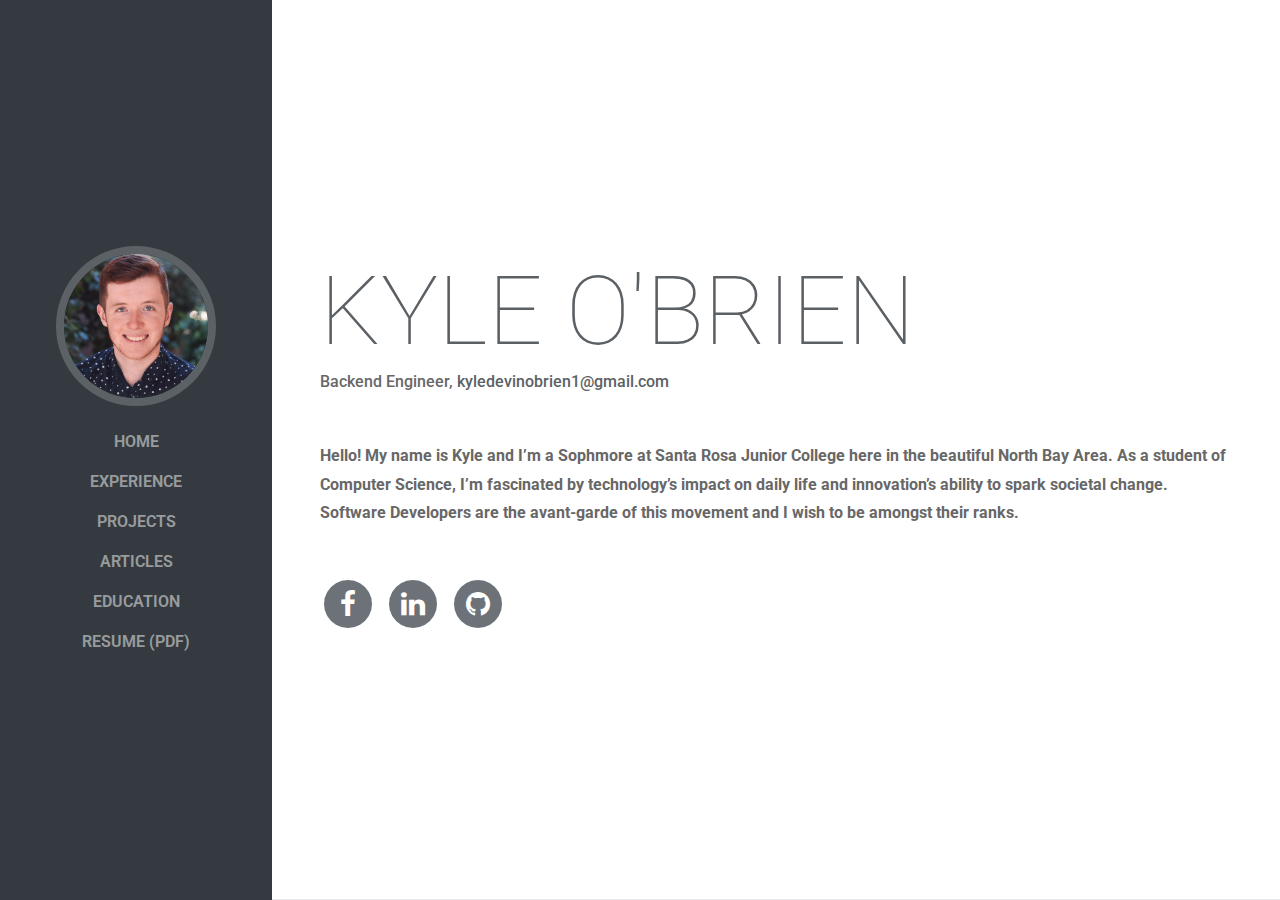
==== commit 0a667b05: "Updated font colors" ====
--- a/index.html
+++ b/index.html
@@ -31,7 +31,7 @@
 
 <nav class="navbar navbar-expand-lg navbar-dark bg-primary fixed-top" id="sideNav">
     <a class="navbar-brand js-scroll-trigger" href="#page-top">
-        <span class="d-block d-lg-none">Kyle O'Brien</span>
+        <span class="d-block d-lg-none">Site - Kyle O'Brien</span>
         <span class="d-none d-lg-block">
           <img class="img-fluid img-profile rounded-circle mx-auto mb-2" src="assets/img/profile.jpg" alt="">
         </span>
--- a/source/css/index.css
+++ b/source/css/index.css
@@ -4,9 +4,11 @@
  * Licensed under MIT (https://github.com/BlackrockDigital/startbootstrap-resume/blob/master/LICENSE)
  */
 body {
-  font-family: 'Open Sans', serif;
+  font-family: 'Roboto', sans-serif;
+  font-weight: 700;
   padding-top: 54px;
-  color: #868e96; }
+  color: rgb(67, 67, 67);
+}
 
 @media (min-width: 992px) {
   body {
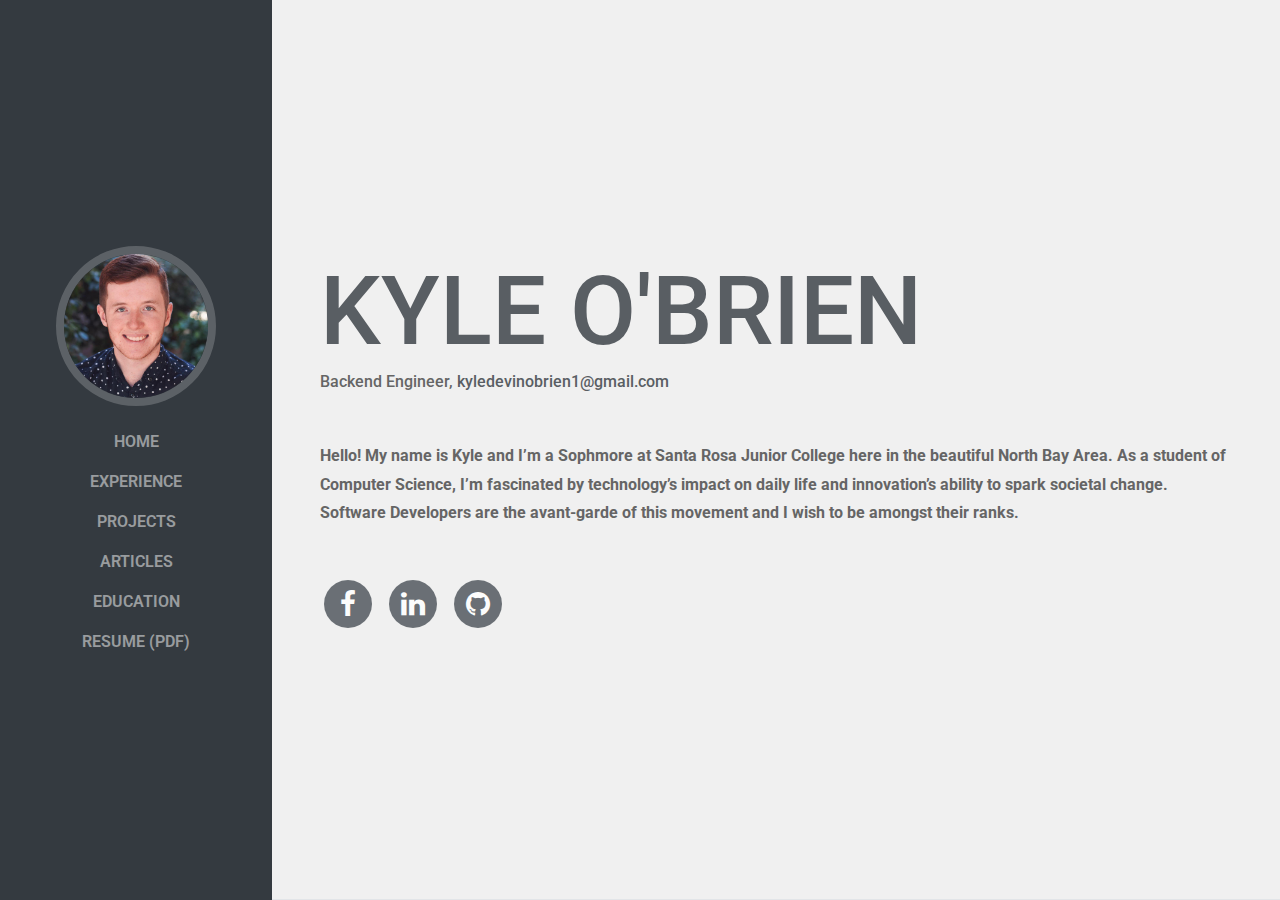
==== commit 931c27e5: "Hi!" ====
--- a/index.html
+++ b/index.html
@@ -110,189 +110,6 @@
             </div>
         </section>
     </div>
-
-    <!--<section class="resume-section p-3 p-lg-5 d-flex flex-column" id="experience">-->
-    <!--<div class="my-auto">-->
-    <!--<h2 class="mb-5">Experience</h2>-->
-
-    <!--<div class="resume-item d-flex flex-column flex-md-row mb-5">-->
-    <!--<div class="resume-content mr-auto">-->
-    <!--<h3 class="mb-0">Senior Web Developer</h3>-->
-    <!--<div class="subheading mb-3">Intelitec Solutions</div>-->
-    <!--<p>Bring to the table win-win survival strategies to ensure proactive domination. At the end of the day, going forward, a new normal that has evolved from generation X is on the runway heading towards a streamlined cloud solution. User generated content in real-time will have multiple touchpoints for offshoring.</p>-->
-    <!--</div>-->
-    <!--<div class="resume-date text-md-right">-->
-    <!--<span class="text-primary">March 2013 - Present</span>-->
-    <!--</div>-->
-    <!--</div>-->
-
-    <!--<div class="resume-item d-flex flex-column flex-md-row mb-5">-->
-    <!--<div class="resume-content mr-auto">-->
-    <!--<h3 class="mb-0">Web Developer</h3>-->
-    <!--<div class="subheading mb-3">Intelitec Solutions</div>-->
-    <!--<p>Capitalize on low hanging fruit to identify a ballpark value added activity to beta test. Override the digital divide with additional clickthroughs from DevOps. Nanotechnology immersion along the information highway will close the loop on focusing solely on the bottom line.</p>-->
-    <!--</div>-->
-    <!--<div class="resume-date text-md-right">-->
-    <!--<span class="text-primary">December 2011 - March 2013</span>-->
-    <!--</div>-->
-    <!--</div>-->
-
-    <!--<div class="resume-item d-flex flex-column flex-md-row mb-5">-->
-    <!--<div class="resume-content mr-auto">-->
-    <!--<h3 class="mb-0">Junior Web Designer</h3>-->
-    <!--<div class="subheading mb-3">Shout! Media Productions</div>-->
-    <!--<p>Podcasting operational change management inside of workflows to establish a framework. Taking seamless key performance indicators offline to maximise the long tail. Keeping your eye on the ball while performing a deep dive on the start-up mentality to derive convergence on cross-platform integration.</p>-->
-    <!--</div>-->
-    <!--<div class="resume-date text-md-right">-->
-    <!--<span class="text-primary">July 2010 - December 2011</span>-->
-    <!--</div>-->
-    <!--</div>-->
-
-    <!--<div class="resume-item d-flex flex-column flex-md-row">-->
-    <!--<div class="resume-content mr-auto">-->
-    <!--<h3 class="mb-0">Web Design Intern</h3>-->
-    <!--<div class="subheading mb-3">Shout! Media Productions</div>-->
-    <!--<p>Collaboratively administrate empowered markets via plug-and-play networks. Dynamically procrastinate B2C users after installed base benefits. Dramatically visualize customer directed convergence without revolutionary ROI.</p>-->
-    <!--</div>-->
-    <!--<div class="resume-date text-md-right">-->
-    <!--<span class="text-primary">September 2008 - June 2010</span>-->
-    <!--</div>-->
-    <!--</div>-->
-
-    <!--</div>-->
-
-    <!--</section>-->
-    <!--<div class="my-auto">-->
-    <!--<h2 class="mb-5">Education</h2>-->
-
-    <!--<div class="resume-item d-flex flex-column flex-md-row mb-5">-->
-    <!--<div class="resume-content mr-auto">-->
-    <!--<h3 class="mb-0">University of Colorado Boulder</h3>-->
-    <!--<div class="subheading mb-3">Bachelor of Science</div>-->
-    <!--<div>Computer Science - Web Development Track</div>-->
-    <!--<p>GPA: 3.23</p>-->
-    <!--</div>-->
-    <!--<div class="resume-date text-md-right">-->
-    <!--<span class="text-primary">August 2006 - May 2010</span>-->
-    <!--</div>-->
-    <!--</div>-->
-
-    <!--<div class="resume-item d-flex flex-column flex-md-row">-->
-    <!--<div class="resume-content mr-auto">-->
-    <!--<h3 class="mb-0">James Buchanan High School</h3>-->
-    <!--<div class="subheading mb-3">Technology Magnet Program</div>-->
-    <!--<p>GPA: 3.56</p>-->
-    <!--</div>-->
-    <!--<div class="resume-date text-md-right">-->
-    <!--<span class="text-primary">August 2002 - May 2006</span>-->
-    <!--</div>-->
-    <!--</div>-->
-
-    <!--</div>-->
-    <!--</section>-->
-
-    <!--<section class="resume-section p-3 p-lg-5 d-flex flex-column" id="skills">-->
-    <!--<div class="my-auto">-->
-    <!--<h2 class="mb-5">Skills</h2>-->
-
-    <!--<div class="subheading mb-3">Programming Languages &amp; Tools</div>-->
-    <!--<ul class="list-inline list-icons">-->
-    <!--<li class="list-inline-item">-->
-    <!--<i class="devicons devicons-html5"></i>-->
-    <!--</li>-->
-    <!--<li class="list-inline-item">-->
-    <!--<i class="devicons devicons-css3"></i>-->
-    <!--</li>-->
-    <!--<li class="list-inline-item">-->
-    <!--<i class="devicons devicons-javascript"></i>-->
-    <!--</li>-->
-    <!--<li class="list-inline-item">-->
-    <!--<i class="devicons devicons-jquery"></i>-->
-    <!--</li>-->
-    <!--<li class="list-inline-item">-->
-    <!--<i class="devicons devicons-sass"></i>-->
-    <!--</li>-->
-    <!--<li class="list-inline-item">-->
-    <!--<i class="devicons devicons-less"></i>-->
-    <!--</li>-->
-    <!--<li class="list-inline-item">-->
-    <!--<i class="devicons devicons-bootstrap"></i>-->
-    <!--</li>-->
-    <!--<li class="list-inline-item">-->
-    <!--<i class="devicons devicons-wordpress"></i>-->
-    <!--</li>-->
-    <!--<li class="list-inline-item">-->
-    <!--<i class="devicons devicons-grunt"></i>-->
-    <!--</li>-->
-    <!--<li class="list-inline-item">-->
-    <!--<i class="devicons devicons-gulp"></i>-->
-    <!--</li>-->
-    <!--<li class="list-inline-item">-->
-    <!--<i class="devicons devicons-npm"></i>-->
-    <!--</li>-->
-    <!--</ul>-->
-
-    <!--<div class="subheading mb-3">Workflow</div>-->
-    <!--<ul class="fa-ul mb-0">-->
-    <!--<li>-->
-    <!--<i class="fa-li fa fa-check"></i>-->
-    <!--Mobile-First, Responsive Design</li>-->
-    <!--<li>-->
-    <!--<i class="fa-li fa fa-check"></i>-->
-    <!--Cross Browser Testing &amp; Debugging</li>-->
-    <!--<li>-->
-    <!--<i class="fa-li fa fa-check"></i>-->
-    <!--Cross Functional Teams</li>-->
-    <!--<li>-->
-    <!--<i class="fa-li fa fa-check"></i>-->
-    <!--Agile Development &amp; Scrum</li>-->
-    <!--</ul>-->
-    <!--</div>-->
-    <!--</section>-->
-
-    <!--<section class="resume-section p-3 p-lg-5 d-flex flex-column" id="interests">-->
-    <!--<div class="my-auto">-->
-    <!--<h2 class="mb-5">Interests</h2>-->
-    <!--<p>Apart from being a web developer, I enjoy most of my time being outdoors. In the winter, I am an avid skiier and novice ice climber. During the warmer months here in Colorado, I enjoy mountain biking, free climbing, and kayaking.</p>-->
-    <!--<p class="mb-0">When forced indoors, I follow a number of sci-fi and fantasy genre movies and television shows, I am an aspiring chef, and I spend a large amount of my free time exploring the latest technolgy advancements in the front-end web development world.</p>-->
-    <!--</div>-->
-    <!--</section>-->
-
-    <!--<section class="resume-section p-3 p-lg-5 d-flex flex-column" id="awards">-->
-    <!--<div class="my-auto">-->
-    <!--<h2 class="mb-5">Awards &amp; Certifications</h2>-->
-    <!--<ul class="fa-ul mb-0">-->
-    <!--<li>-->
-    <!--<i class="fa-li fa fa-trophy text-warning"></i>-->
-    <!--Google Analytics Certified Developer</li>-->
-    <!--<li>-->
-    <!--<i class="fa-li fa fa-trophy text-warning"></i>-->
-    <!--Mobile Web Specialist - Google Certification</li>-->
-    <!--<li>-->
-    <!--<i class="fa-li fa fa-trophy text-warning"></i>-->
-    <!--1<sup>st</sup>-->
-    <!--Place - University of Colorado Boulder - Emerging Tech Competition 2009</li>-->
-    <!--<li>-->
-    <!--<i class="fa-li fa fa-trophy text-warning"></i>-->
-    <!--1<sup>st</sup>-->
-    <!--Place - University of Colorado Boulder - Adobe Creative Jam 2008 (UI Design Category)</li>-->
-    <!--<li>-->
-    <!--<i class="fa-li fa fa-trophy text-warning"></i>-->
-    <!--2<sup>nd</sup>-->
-    <!--Place - University of Colorado Boulder - Emerging Tech Competition 2008</li>-->
-    <!--<li>-->
-    <!--<li>-->
-    <!--<i class="fa-li fa fa-trophy text-warning"></i>-->
-    <!--1<sup>st</sup>-->
-    <!--Place - James Buchanan High School - Hackathon 2006</li>-->
-    <!--<li>-->
-    <!--<i class="fa-li fa fa-trophy text-warning"></i>-->
-    <!--3<sup>rd</sup>-->
-    <!--Place - James Buchanan High School - Hackathon 2005</li>-->
-    <!--</ul>-->
-    <!--</div>-->
-    <!--</section>-->
-
 </div>
 
 <!-- Bootstrap core JavaScript -->
--- a/source/css/index.css
+++ b/source/css/index.css
@@ -8,6 +8,10 @@
   font-weight: 700;
   padding-top: 54px;
   color: rgb(67, 67, 67);
+
+  background-color: #f0f0f0;
+  background-image: url("https://www.transparenttextures.com/patterns/gplay.png");
+  /* This is mostly intended for prototyping; please download the pattern and re-host for production environments. Thank you! */ /* This is mostly intended for prototyping; please download the pattern and re-host for production environments. Thank you! */
 }
 
 @media (min-width: 992px) {
@@ -26,7 +30,7 @@
 h5,
 h6 {
   font-family: 'Roboto', sans-serif;
-  font-weight: lighter;
+  /*font-weight: lighter;*/
   text-transform: uppercase;
   color: #343a40; }
 
@@ -34,7 +38,7 @@
   font-size: 6rem;
   line-height: 5.5rem;
   font-family: 'Roboto', sans-serif;
-  font-weight: 100;
+  /*font-weight: 100;*/
 }
 
 h2 {
